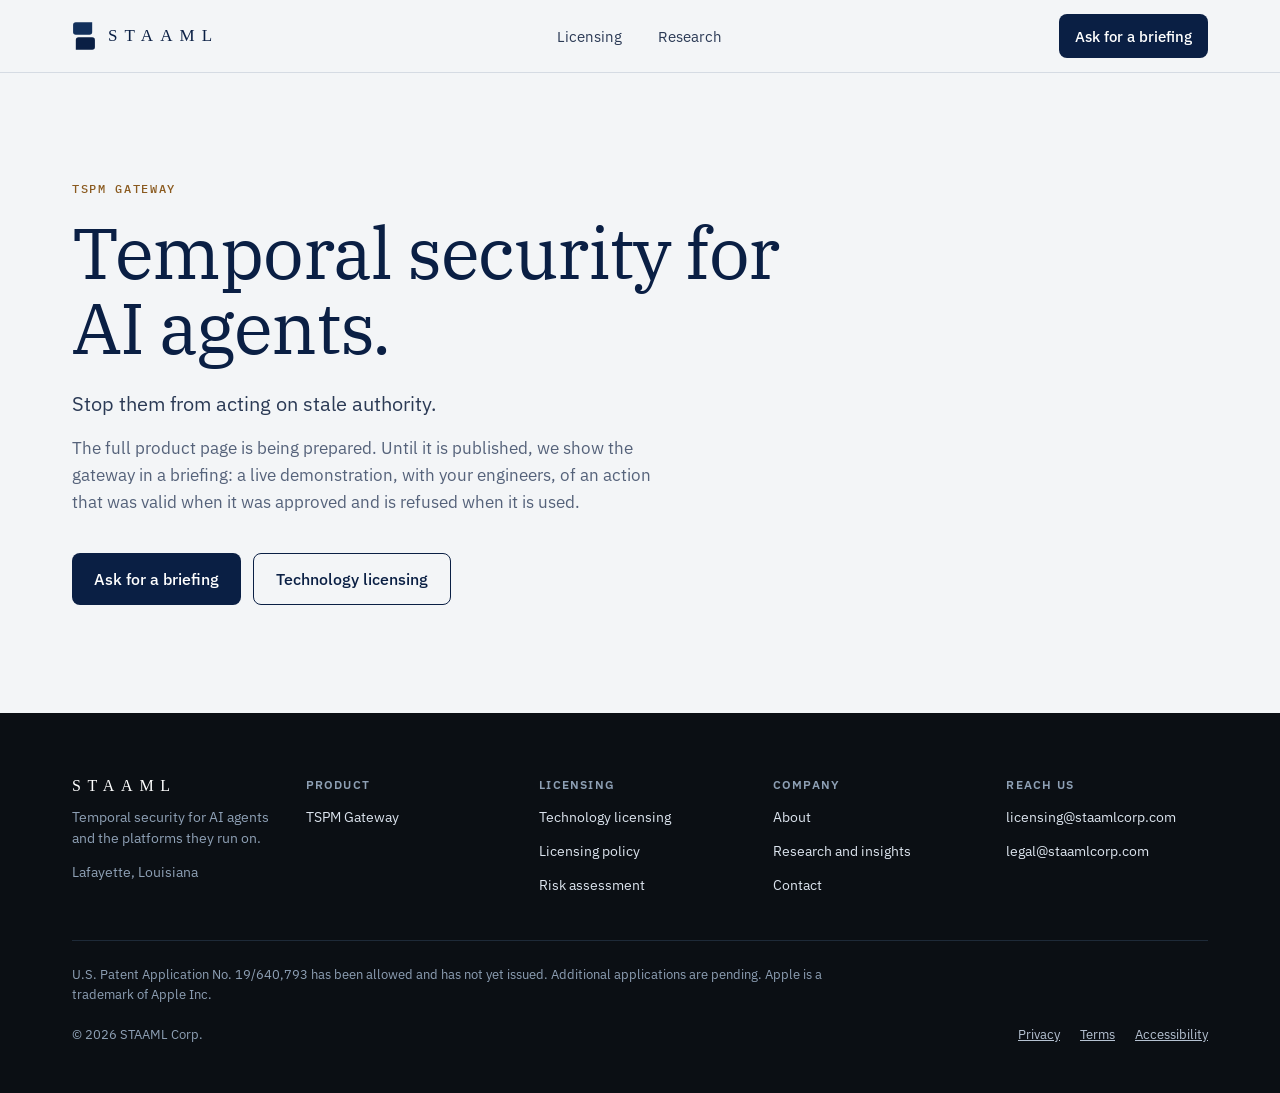
==== product.html @ 3f983c0e "Site revamp, first release: split landing (Product / Licensing), new Licensing page, product holding" ====
<!DOCTYPE html>
<html lang="en">
<head>
  <meta charset="UTF-8">
  <meta name="viewport" content="width=device-width, initial-scale=1.0">
  <title>TSPM Gateway: STAAML Corp</title>
  <meta name="description" content="TSPM Gateway: temporal security for AI agents. The full product page is being prepared; ask for a briefing and a live demonstration.">
  <meta http-equiv="X-Content-Type-Options" content="nosniff">
  <meta name="referrer" content="strict-origin-when-cross-origin">
  <link rel="canonical" href="https://staamlcorp.com/product.html">
  <link rel="preload" href="/fonts/ibm-plex-sans-latin-400-normal.woff2" as="font" type="font/woff2" crossorigin>
  <link rel="preload" href="/fonts/ibm-plex-serif-latin-400-normal.woff2" as="font" type="font/woff2" crossorigin>
  <link rel="stylesheet" href="/site-2026.css">
  <link rel="icon" type="image/svg+xml" href="/favicon.svg?v=3">
  <link rel="icon" type="image/png" sizes="32x32" href="/favicon-32.png?v=3">
  <link rel="icon" type="image/png" sizes="16x16" href="/favicon-16.png?v=3">
  <link rel="apple-touch-icon" sizes="180x180" href="/apple-touch-icon.png?v=3">
  <link rel="manifest" href="/site.webmanifest?v=3">
</head>
<body>
<div style="font-family: 'IBM Plex Sans', 'Helvetica Neue', Arial, sans-serif; color: #2B3A55; background: #F3F5F7; -webkit-font-smoothing: antialiased">
<header style="background: #F3F5F7; border-bottom: 1px solid #D5DBE3">
<div style="max-width: 1200px; margin: 0 auto; padding: 14px 32px; display: flex; flex-wrap: wrap; gap: 12px 32px; align-items: center; justify-content: space-between">
<a href="index.html" style="display: flex; align-items: center; gap: 12px; text-decoration: none; color: #0A1F44; min-height: 44px">
<svg viewBox="222 72 176 216" width="24" height="30" role="img" aria-label="STAAML mark"><g transform="translate(230, 80)"><path d="M 20,0 L 140,0 Q 140,0 140,20 L 140,70 Q 140,90 120,90 L 20,90 Q 0,90 0,70 L 0,20 Q 0,0 20,0 Z" fill="#12305C"></path><path d="M 20,110 L 120,110 Q 140,110 140,130 L 140,180 Q 140,200 120,200 L 0,200 Q 0,200 0,180 L 0,130 Q 0,110 20,110 Z" transform="translate(20, 0)" fill="#0A1F44"></path></g></svg>
<span style="font-family: Georgia, 'Times New Roman', serif; font-size: 17px; letter-spacing: 0.42em; color: #0A1F44">STAAML</span>
</a>
<nav aria-label="Primary" style="display: flex; flex-wrap: wrap; align-items: center; gap: 4px 12px"><a href="licensing.html" style="display: inline-flex; align-items: center; min-height: 44px; padding: 0 12px; text-decoration: none; font-size: 15px; color: #2B3A55">Licensing</a><a href="blog.html" style="display: inline-flex; align-items: center; min-height: 44px; padding: 0 12px; text-decoration: none; font-size: 15px; color: #2B3A55">Research</a></nav>
<div style="display: flex; align-items: center; gap: 12px"><a href="contact.html" style="display: inline-flex; align-items: center; min-height: 44px; padding: 0 16px; border-radius: 8px; background: #0A1F44; text-decoration: none; font-size: 15px; font-weight: 500; color: #FFFFFF">Ask for a briefing</a></div>
</div>
</header>
<main style="flex: 1 1 auto">
<section style="max-width: 1200px; margin: 0 auto; padding: clamp(72px, 12vh, 136px) 32px clamp(72px, 12vh, 136px)">
<p style="font-family: 'IBM Plex Mono', ui-monospace, Menlo, monospace; font-size: 12px; letter-spacing: 0.14em; text-transform: uppercase; color: #8A5A1F; font-weight: 500; margin: 0 0 20px">TSPM Gateway</p>
<h1 style="font-family: 'IBM Plex Serif', Georgia, serif; font-weight: 400; font-size: clamp(40px, 5.6vw, 72px); line-height: 1.04; letter-spacing: -0.02em; color: #0A1F44; margin: 0 0 24px; max-width: 18ch">Temporal security for AI agents.</h1>
<p style="font-size: 20px; line-height: 1.5; color: #2B3A55; margin: 0 0 16px; max-width: 46ch">Stop them from acting on stale authority.</p>
<p style="font-size: 17px; line-height: 1.6; color: #55627A; margin: 0 0 36px; max-width: 58ch">The full product page is being prepared. Until it is published, we show the gateway in a briefing: a live demonstration, with your engineers, of an action that was valid when it was approved and is refused when it is used.</p>
<div style="display: flex; flex-wrap: wrap; gap: 12px">
<a href="contact.html" style="display: inline-flex; align-items: center; min-height: 52px; padding: 0 22px; border-radius: 8px; background: #0A1F44; text-decoration: none; font-size: 16px; font-weight: 500; color: #FFFFFF">Ask for a briefing</a>
<a href="licensing.html" style="display: inline-flex; align-items: center; min-height: 52px; padding: 0 22px; border: 1px solid #0A1F44; border-radius: 8px; text-decoration: none; font-size: 16px; font-weight: 500; color: #0A1F44">Technology licensing</a>
</div>
</section>
</main>
<footer style="background: #0B0F14; color: #B6C2D2">
<div style="max-width: 1200px; margin: 0 auto; padding: 64px 32px 40px; display: flex; flex-direction: column; gap: 40px">
<div style="display: grid; grid-template-columns: repeat(auto-fit, minmax(min(180px, 100%), 1fr)); gap: 36px 32px">
<div style="display: flex; flex-direction: column; gap: 12px">
<span style="font-family: Georgia, 'Times New Roman', serif; font-size: 16px; letter-spacing: 0.42em; color: #FFFFFF">STAAML</span>
<span style="font-size: 14px; line-height: 1.55; color: #8EA0B5">Temporal security for AI agents and the platforms they run on.</span>
<span style="font-size: 14px; line-height: 1.55; color: #8EA0B5">Lafayette, Louisiana</span>
</div>
<nav aria-label="Product" style="display: flex; flex-direction: column; gap: 4px; font-size: 14px">
<span style="font-size: 12px; font-weight: 600; letter-spacing: 0.1em; text-transform: uppercase; color: #8EA0B5; padding-bottom: 6px">Product</span>
<a href="product.html" style="color: #DCE4EE; text-decoration: none; padding: 6px 0">TSPM Gateway</a>
</nav>
<nav aria-label="Licensing" style="display: flex; flex-direction: column; gap: 4px; font-size: 14px">
<span style="font-size: 12px; font-weight: 600; letter-spacing: 0.1em; text-transform: uppercase; color: #8EA0B5; padding-bottom: 6px">Licensing</span>
<a href="licensing.html" style="color: #DCE4EE; text-decoration: none; padding: 6px 0">Technology licensing</a>
<a href="licensing-policy.html" style="color: #DCE4EE; text-decoration: none; padding: 6px 0">Licensing policy</a>
<a href="assessment.html" style="color: #DCE4EE; text-decoration: none; padding: 6px 0">Risk assessment</a>
</nav>
<nav aria-label="Company" style="display: flex; flex-direction: column; gap: 4px; font-size: 14px">
<span style="font-size: 12px; font-weight: 600; letter-spacing: 0.1em; text-transform: uppercase; color: #8EA0B5; padding-bottom: 6px">Company</span>
<a href="about.html" style="color: #DCE4EE; text-decoration: none; padding: 6px 0">About</a>
<a href="blog.html" style="color: #DCE4EE; text-decoration: none; padding: 6px 0">Research and insights</a>
<a href="contact.html" style="color: #DCE4EE; text-decoration: none; padding: 6px 0">Contact</a>
</nav>
<div style="display: flex; flex-direction: column; gap: 4px; font-size: 14px">
<span style="font-size: 12px; font-weight: 600; letter-spacing: 0.1em; text-transform: uppercase; color: #8EA0B5; padding-bottom: 6px">Reach us</span>
<a href="mailto:licensing@staamlcorp.com" style="color: #DCE4EE; text-decoration: none; padding: 6px 0; overflow-wrap: anywhere">licensing@staamlcorp.com</a>
<a href="mailto:legal@staamlcorp.com" style="color: #DCE4EE; text-decoration: none; padding: 6px 0; overflow-wrap: anywhere">legal@staamlcorp.com</a>
</div>
</div>
<div style="border-top: 1px solid #1E2A38; padding-top: 24px; display: flex; flex-direction: column; gap: 12px; font-size: 13px; line-height: 1.55; color: #8EA0B5">
<p style="margin: 0; max-width: 100ch">U.S. Patent Application No. 19/640,793 has been allowed and has not yet issued. Additional applications are pending. Apple is a trademark of Apple Inc.</p>
<div style="display: flex; flex-wrap: wrap; gap: 8px 24px; align-items: center; justify-content: space-between">
<span>© 2026 STAAML Corp.</span>
<div style="display: flex; flex-wrap: wrap; gap: 4px 20px">
<a href="privacy.html" style="color: #B6C2D2; padding: 8px 0">Privacy</a>
<a href="terms.html" style="color: #B6C2D2; padding: 8px 0">Terms</a>
<a href="accessibility.html" style="color: #B6C2D2; padding: 8px 0">Accessibility</a>
</div>
</div>
</div>
</div>
</footer>
</div>
<script src="cookie-consent.js" defer></script>
</body>
</html>
---- site-2026.css ----
/* STAAML 2026 pages (landing, licensing, product). The older pages use styles.css. */
@font-face{font-family:'IBM Plex Sans';font-style:normal;font-weight:400;font-display:swap;src:url(/fonts/ibm-plex-sans-latin-400-normal.woff2) format('woff2')}
@font-face{font-family:'IBM Plex Sans';font-style:normal;font-weight:500;font-display:swap;src:url(/fonts/ibm-plex-sans-latin-500-normal.woff2) format('woff2')}
@font-face{font-family:'IBM Plex Sans';font-style:normal;font-weight:600;font-display:swap;src:url(/fonts/ibm-plex-sans-latin-600-normal.woff2) format('woff2')}
@font-face{font-family:'IBM Plex Serif';font-style:normal;font-weight:400;font-display:swap;src:url(/fonts/ibm-plex-serif-latin-400-normal.woff2) format('woff2')}
@font-face{font-family:'IBM Plex Serif';font-style:normal;font-weight:500;font-display:swap;src:url(/fonts/ibm-plex-serif-latin-500-normal.woff2) format('woff2')}
@font-face{font-family:'IBM Plex Mono';font-style:normal;font-weight:400;font-display:swap;src:url(/fonts/ibm-plex-mono-latin-400-normal.woff2) format('woff2')}
@font-face{font-family:'IBM Plex Mono';font-style:normal;font-weight:500;font-display:swap;src:url(/fonts/ibm-plex-mono-latin-500-normal.woff2) format('woff2')}
*,*::before,*::after{box-sizing:border-box}
html{-webkit-text-size-adjust:100%}
body{margin:0;background:#F3F5F7}
a{color:#0A1F44}
a:hover{color:#8A5A1F}
a:focus-visible,button:focus-visible{outline:3px solid #8A5A1F;outline-offset:3px;border-radius:4px}
img,svg{max-width:100%}
@media (prefers-reduced-motion:reduce){*{scroll-behavior:auto!important;transition:none!important;animation:none!important}}
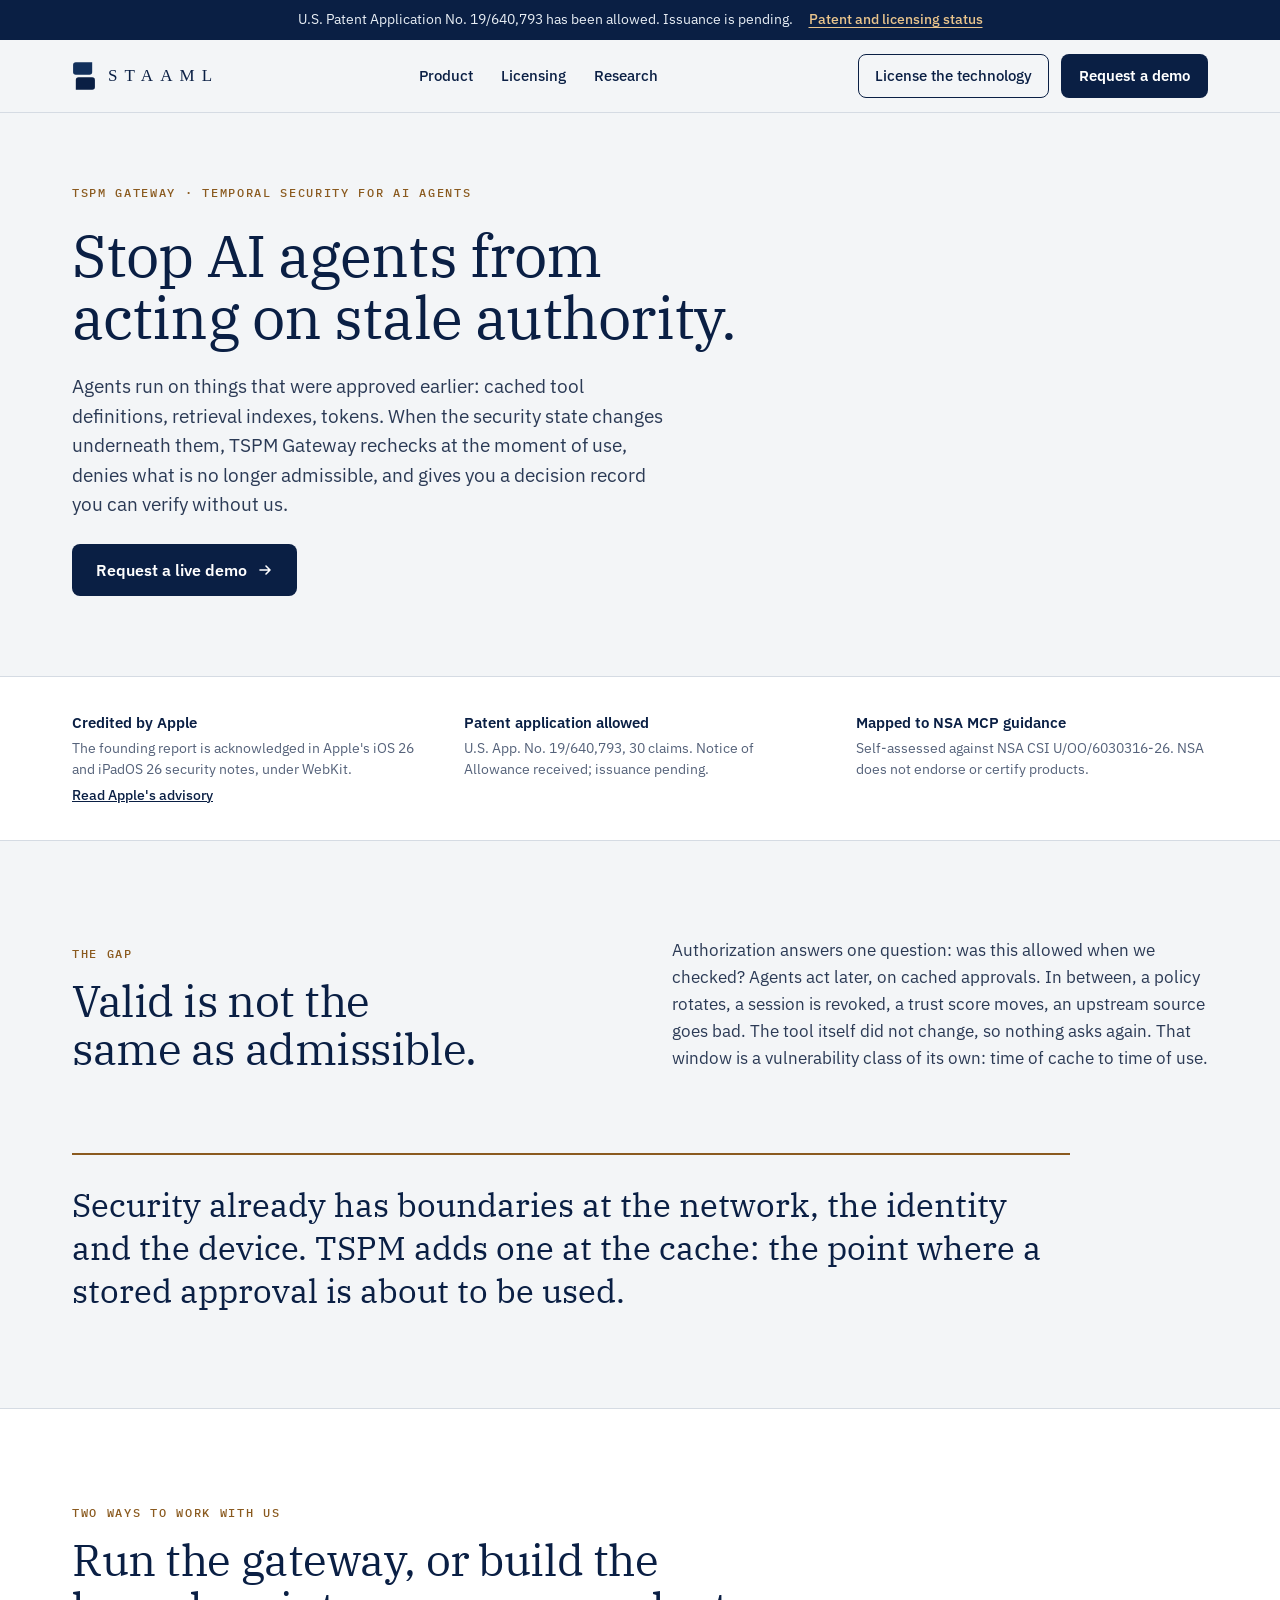
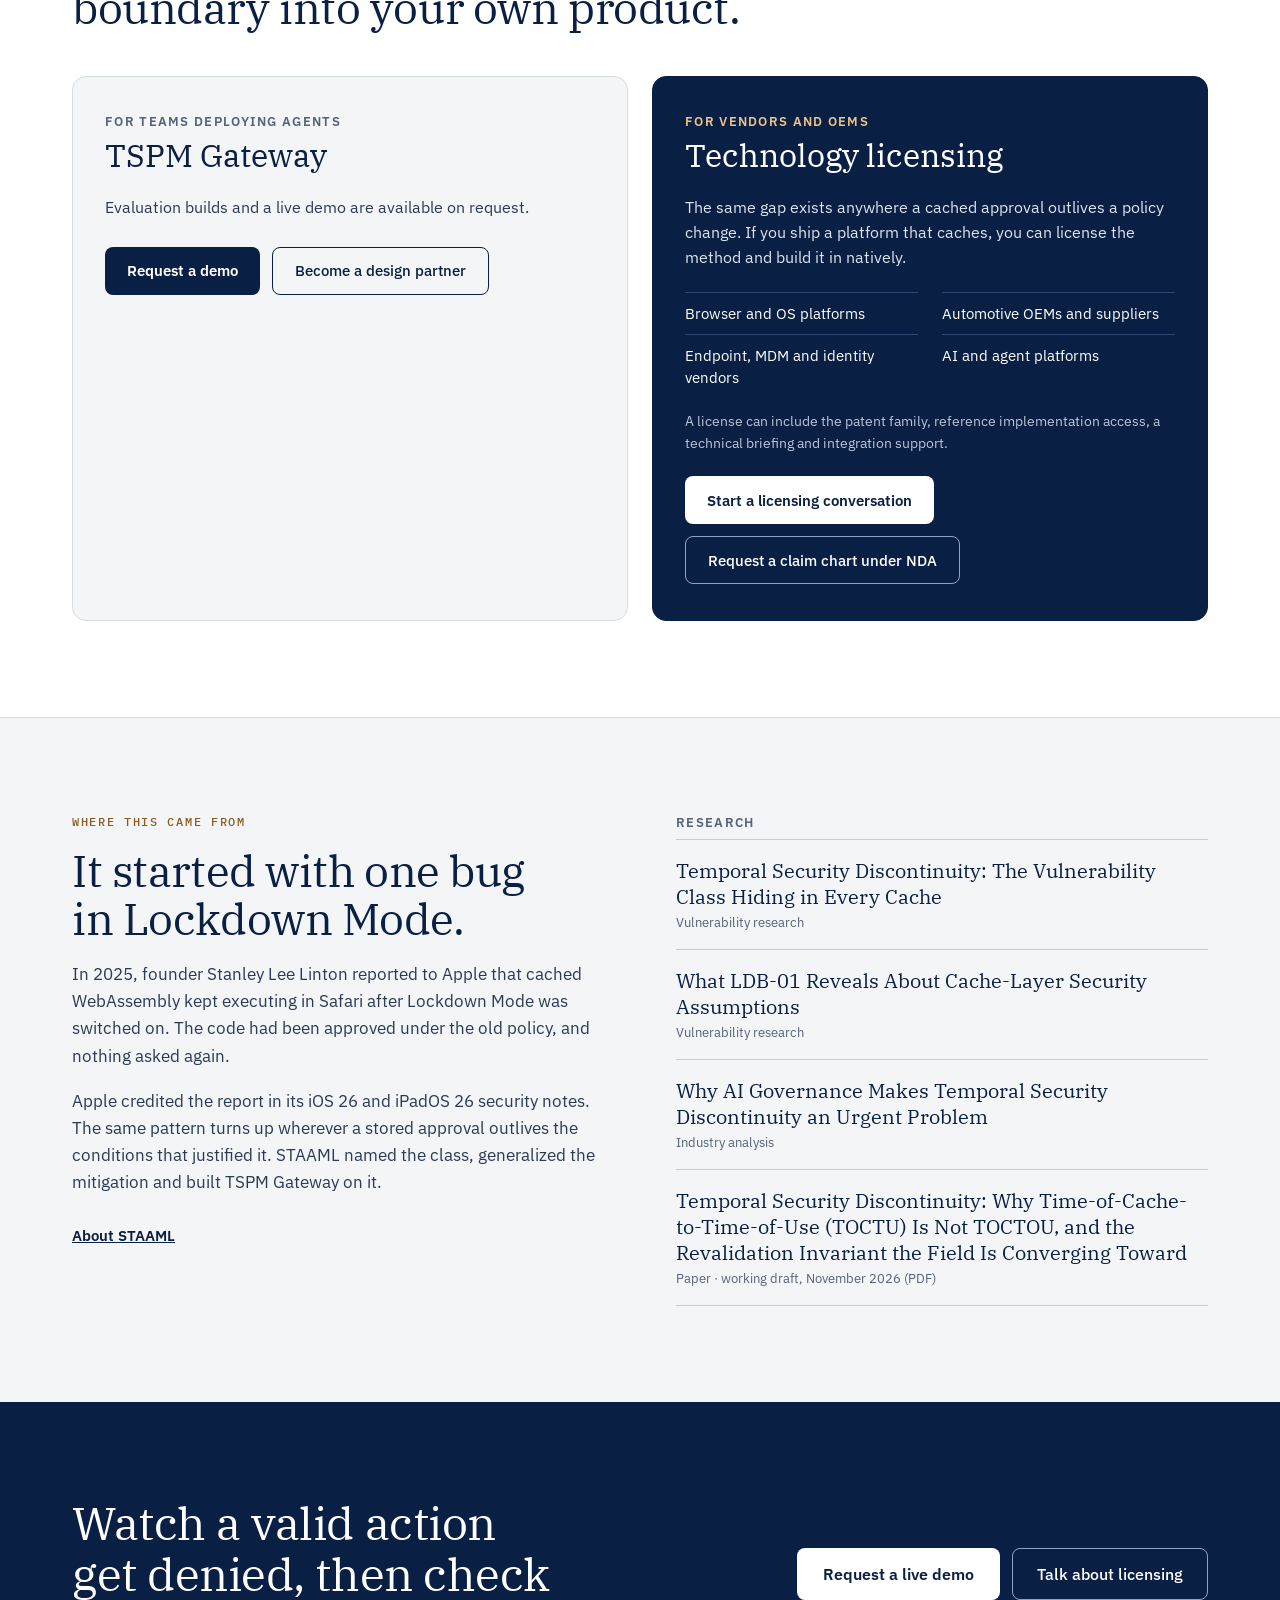
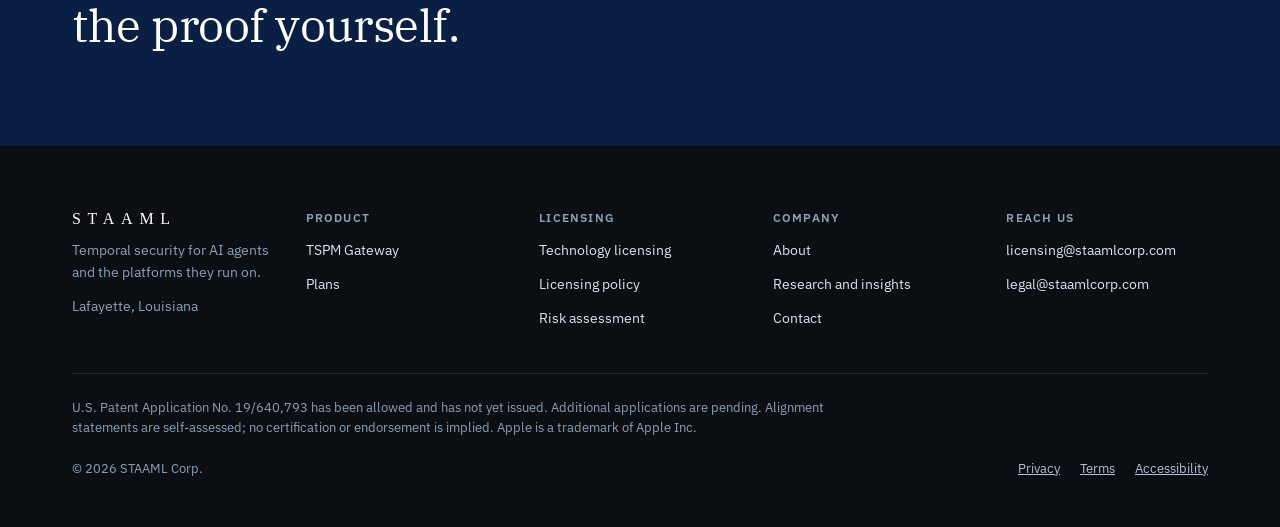
==== commit 6ec20758: "Product page: publish the sections that are already public, in place of the holding page The product" ====
--- a/product.html
+++ b/product.html
@@ -3,8 +3,8 @@
 <head>
   <meta charset="UTF-8">
   <meta name="viewport" content="width=device-width, initial-scale=1.0">
-  <title>TSPM Gateway: STAAML Corp</title>
-  <meta name="description" content="TSPM Gateway: temporal security for AI agents. The full product page is being prepared; ask for a briefing and a live demonstration.">
+  <title>TSPM Gateway: temporal security for AI agents | STAAML Corp</title>
+  <meta name="description" content="Stop AI agents from acting on stale authority. TSPM Gateway rechecks cached approvals at the moment of use. Ask for a live demo.">
   <meta http-equiv="X-Content-Type-Options" content="nosniff">
   <meta name="referrer" content="strict-origin-when-cross-origin">
   <link rel="canonical" href="https://staamlcorp.com/product.html">
@@ -19,28 +19,182 @@
 </head>
 <body>
 <div style="font-family: 'IBM Plex Sans', 'Helvetica Neue', Arial, sans-serif; color: #2B3A55; background: #F3F5F7; -webkit-font-smoothing: antialiased">
+
+<div style="background: #0A1F44; color: #E8EEF5">
+<div style="max-width: 1200px; margin: 0 auto; padding: 10px 32px; display: flex; flex-wrap: wrap; gap: 8px 16px; align-items: center; justify-content: center; font-size: 14px; line-height: 1.4">
+<span>U.S. Patent Application No. 19/640,793 has been allowed. Issuance is pending.</span>
+<a href="licensing.html" style="color: #E9C48C; font-weight: 500; text-decoration: underline; text-underline-offset: 3px">Patent and licensing status</a>
+</div>
+</div>
+
 <header style="background: #F3F5F7; border-bottom: 1px solid #D5DBE3">
 <div style="max-width: 1200px; margin: 0 auto; padding: 14px 32px; display: flex; flex-wrap: wrap; gap: 12px 32px; align-items: center; justify-content: space-between">
 <a href="index.html" style="display: flex; align-items: center; gap: 12px; text-decoration: none; color: #0A1F44; min-height: 44px">
 <svg viewBox="222 72 176 216" width="24" height="30" role="img" aria-label="STAAML mark"><g transform="translate(230, 80)"><path d="M 20,0 L 140,0 Q 140,0 140,20 L 140,70 Q 140,90 120,90 L 20,90 Q 0,90 0,70 L 0,20 Q 0,0 20,0 Z" fill="#12305C"></path><path d="M 20,110 L 120,110 Q 140,110 140,130 L 140,180 Q 140,200 120,200 L 0,200 Q 0,200 0,180 L 0,130 Q 0,110 20,110 Z" transform="translate(20, 0)" fill="#0A1F44"></path></g></svg>
 <span style="font-family: Georgia, 'Times New Roman', serif; font-size: 17px; letter-spacing: 0.42em; color: #0A1F44">STAAML</span>
 </a>
-<nav aria-label="Primary" style="display: flex; flex-wrap: wrap; align-items: center; gap: 4px 12px"><a href="licensing.html" style="display: inline-flex; align-items: center; min-height: 44px; padding: 0 12px; text-decoration: none; font-size: 15px; color: #2B3A55">Licensing</a><a href="blog.html" style="display: inline-flex; align-items: center; min-height: 44px; padding: 0 12px; text-decoration: none; font-size: 15px; color: #2B3A55">Research</a></nav>
-<div style="display: flex; align-items: center; gap: 12px"><a href="contact.html" style="display: inline-flex; align-items: center; min-height: 44px; padding: 0 16px; border-radius: 8px; background: #0A1F44; text-decoration: none; font-size: 15px; font-weight: 500; color: #FFFFFF">Ask for a briefing</a></div>
+<nav aria-label="Primary" style="display: flex; flex-wrap: wrap; gap: 4px 28px; align-items: center; font-size: 15px; font-weight: 500">
+<a href="#product" style="text-decoration: none; padding: 12px 0">Product</a>
+<a href="licensing.html" style="text-decoration: none; padding: 12px 0">Licensing</a>
+<a href="#research" style="text-decoration: none; padding: 12px 0">Research</a>
+</nav>
+<div style="display: flex; flex-wrap: wrap; gap: 12px; align-items: center">
+<a href="licensing.html" style="display: inline-flex; align-items: center; min-height: 44px; padding: 0 16px; border: 1px solid #0A1F44; border-radius: 8px; text-decoration: none; font-size: 15px; font-weight: 500; color: #0A1F44">License the technology</a>
+<a href="contact.html" style="display: inline-flex; align-items: center; min-height: 44px; padding: 0 18px; background: #0A1F44; border-radius: 8px; text-decoration: none; font-size: 15px; font-weight: 600; color: #FFFFFF">Request a demo</a>
+</div>
 </div>
 </header>
-<main style="flex: 1 1 auto">
-<section style="max-width: 1200px; margin: 0 auto; padding: clamp(72px, 12vh, 136px) 32px clamp(72px, 12vh, 136px)">
-<p style="font-family: 'IBM Plex Mono', ui-monospace, Menlo, monospace; font-size: 12px; letter-spacing: 0.14em; text-transform: uppercase; color: #8A5A1F; font-weight: 500; margin: 0 0 20px">TSPM Gateway</p>
-<h1 style="font-family: 'IBM Plex Serif', Georgia, serif; font-weight: 400; font-size: clamp(40px, 5.6vw, 72px); line-height: 1.04; letter-spacing: -0.02em; color: #0A1F44; margin: 0 0 24px; max-width: 18ch">Temporal security for AI agents.</h1>
-<p style="font-size: 20px; line-height: 1.5; color: #2B3A55; margin: 0 0 16px; max-width: 46ch">Stop them from acting on stale authority.</p>
-<p style="font-size: 17px; line-height: 1.6; color: #55627A; margin: 0 0 36px; max-width: 58ch">The full product page is being prepared. Until it is published, we show the gateway in a briefing: a live demonstration, with your engineers, of an action that was valid when it was approved and is refused when it is used.</p>
+
+<section id="product" style="background: #F3F5F7">
+<div style="max-width: 1200px; margin: 0 auto; padding: 72px 32px 80px; display: flex; flex-wrap: wrap; gap: 48px 56px; align-items: center">
+<div style="flex: 1 1 460px; min-width: 0; display: flex; flex-direction: column; gap: 24px">
+<div style="font-family: 'IBM Plex Mono', ui-monospace, Menlo, monospace; font-size: 12px; letter-spacing: 0.14em; text-transform: uppercase; color: #8A5A1F; font-weight: 500">TSPM Gateway · Temporal security for AI agents</div>
+<h1 style="font-family: 'IBM Plex Serif', Georgia, serif; font-weight: 400; font-size: clamp(38px, 4.6vw, 64px); line-height: 1.06; letter-spacing: -0.015em; color: #0A1F44; margin: 0; text-wrap: balance">Stop AI agents from acting on stale authority.</h1>
+<p style="font-size: 19px; line-height: 1.55; color: #2B3A55; margin: 0; max-width: 54ch">Agents run on things that were approved earlier: cached tool definitions, retrieval indexes, tokens. When the security state changes underneath them, TSPM Gateway rechecks at the moment of use, denies what is no longer admissible, and gives you a decision record you can verify without us.</p>
+<div style="display: flex; flex-wrap: wrap; gap: 12px; align-items: center">
+<a href="contact.html" style="display: inline-flex; align-items: center; gap: 10px; min-height: 52px; padding: 0 24px; background: #0A1F44; border-radius: 8px; text-decoration: none; font-size: 16px; font-weight: 600; color: #FFFFFF">Request a live demo
+<svg viewBox="0 0 16 16" width="16" height="16" fill="none" stroke="currentColor" stroke-width="1.6" stroke-linecap="round" stroke-linejoin="round" aria-hidden="true"><path d="M3 8h10M9 4l4 4-4 4"></path></svg>
+</a>
+
+</div>
+
+</div>
+</div>
+</section>
+
+<section style="background: #FFFFFF; border-top: 1px solid #D5DBE3; border-bottom: 1px solid #D5DBE3">
+<div style="max-width: 1200px; margin: 0 auto; padding: 36px 32px; display: grid; grid-template-columns: repeat(auto-fit, minmax(min(240px, 100%), 1fr)); gap: 28px 40px">
+<div style="display: flex; flex-direction: column; gap: 6px">
+<span style="font-size: 15px; font-weight: 600; color: #0A1F44">Credited by Apple</span>
+<span style="font-size: 14px; line-height: 1.5; color: #55627A">The founding report is acknowledged in Apple's iOS 26 and iPadOS 26 security notes, under WebKit.</span>
+<a href="https://support.apple.com/en-us/125108" style="font-size: 14px; font-weight: 500">Read Apple's advisory</a>
+</div>
+<div style="display: flex; flex-direction: column; gap: 6px">
+<span style="font-size: 15px; font-weight: 600; color: #0A1F44">Patent application allowed</span>
+<span style="font-size: 14px; line-height: 1.5; color: #55627A">U.S. App. No. 19/640,793, 30 claims. Notice of Allowance received; issuance pending.</span>
+</div>
+
+<div style="display: flex; flex-direction: column; gap: 6px">
+<span style="font-size: 15px; font-weight: 600; color: #0A1F44">Mapped to NSA MCP guidance</span>
+<span style="font-size: 14px; line-height: 1.5; color: #55627A">Self-assessed against NSA CSI U/OO/6030316-26. NSA does not endorse or certify products.</span>
+</div>
+</div>
+</section>
+
+<section style="background: #F3F5F7">
+<div style="max-width: 1200px; margin: 0 auto; padding: 96px 32px 40px; display: flex; flex-direction: column; gap: 40px">
+<div style="display: flex; flex-wrap: wrap; gap: 24px 64px; align-items: flex-end">
+<div style="flex: 1 1 420px; min-width: 0; display: flex; flex-direction: column; gap: 16px">
+<div style="font-family: 'IBM Plex Mono', ui-monospace, Menlo, monospace; font-size: 12px; letter-spacing: 0.14em; text-transform: uppercase; color: #8A5A1F; font-weight: 500">The gap</div>
+<h2 style="font-family: 'IBM Plex Serif', Georgia, serif; font-weight: 400; font-size: clamp(30px, 3.4vw, 46px); line-height: 1.1; letter-spacing: -0.01em; color: #0A1F44; margin: 0; text-wrap: balance">Valid is not the same as admissible.</h2>
+</div>
+<p style="flex: 1 1 420px; min-width: 0; font-size: 17px; line-height: 1.6; color: #2B3A55; margin: 0">Authorization answers one question: was this allowed when we checked? Agents act later, on cached approvals. In between, a policy rotates, a session is revoked, a trust score moves, an upstream source goes bad. The tool itself did not change, so nothing asks again. That window is a vulnerability class of its own: time of cache to time of use.</p>
+</div>
+
+
+
+</div>
+
+<div style="max-width: 1200px; margin: 0 auto; padding: 40px 32px 96px">
+<p style="font-family: 'IBM Plex Serif', Georgia, serif; font-weight: 400; font-size: clamp(24px, 2.6vw, 34px); line-height: 1.3; color: #0A1F44; margin: 0; max-width: 30em; border-top: 2px solid #8A5A1F; padding-top: 28px; text-wrap: pretty">Security already has boundaries at the network, the identity and the device. TSPM adds one at the cache: the point where a stored approval is about to be used.</p>
+</div>
+</section>
+
+
+
+
+
+
+
+
+
+
+
+<section id="licensing" style="background: #FFFFFF; border-top: 1px solid #D5DBE3">
+<div style="max-width: 1200px; margin: 0 auto; padding: 96px 32px; display: flex; flex-direction: column; gap: 44px">
+<div style="display: flex; flex-direction: column; gap: 16px; max-width: 760px">
+<div style="font-family: 'IBM Plex Mono', ui-monospace, Menlo, monospace; font-size: 12px; letter-spacing: 0.14em; text-transform: uppercase; color: #8A5A1F; font-weight: 500">Two ways to work with us</div>
+<h2 style="font-family: 'IBM Plex Serif', Georgia, serif; font-weight: 400; font-size: clamp(30px, 3.4vw, 46px); line-height: 1.1; letter-spacing: -0.01em; color: #0A1F44; margin: 0; text-wrap: balance">Run the gateway, or build the boundary into your own product.</h2>
+</div>
+<div style="display: grid; grid-template-columns: repeat(auto-fit, minmax(min(440px, 100%), 1fr)); gap: 24px">
+
+<div style="border: 1px solid #D5DBE3; border-radius: 14px; padding: 36px 32px; display: flex; flex-direction: column; gap: 22px; background: #F3F5F7">
+<div style="display: flex; flex-direction: column; gap: 8px">
+<span style="font-size: 13px; font-weight: 600; letter-spacing: 0.1em; text-transform: uppercase; color: #55627A">For teams deploying agents</span>
+<h3 style="font-family: 'IBM Plex Serif', Georgia, serif; font-weight: 400; font-size: 32px; line-height: 1.1; color: #0A1F44; margin: 0">TSPM Gateway</h3>
+</div>
+<p style="font-size: 16px; line-height: 1.6; color: #2B3A55; margin: 0">Evaluation builds and a live demo are available on request.</p>
+
+<div style="margin-top: 4px; display: flex; flex-wrap: wrap; gap: 12px">
+<a href="contact.html" style="display: inline-flex; align-items: center; min-height: 48px; padding: 0 22px; background: #0A1F44; border-radius: 8px; text-decoration: none; font-size: 15px; font-weight: 600; color: #FFFFFF">Request a demo</a>
+<a href="contact.html" style="display: inline-flex; align-items: center; min-height: 48px; padding: 0 22px; border: 1px solid #0A1F44; border-radius: 8px; text-decoration: none; font-size: 15px; font-weight: 500; color: #0A1F44">Become a design partner</a>
+</div>
+</div>
+
+<div style="border: 1px solid #0A1F44; border-radius: 14px; padding: 36px 32px; display: flex; flex-direction: column; gap: 22px; background: #0A1F44; color: #E8EEF5">
+<div style="display: flex; flex-direction: column; gap: 8px">
+<span style="font-size: 13px; font-weight: 600; letter-spacing: 0.1em; text-transform: uppercase; color: #E9C48C">For vendors and OEMs</span>
+<h3 style="font-family: 'IBM Plex Serif', Georgia, serif; font-weight: 400; font-size: 32px; line-height: 1.1; color: #FFFFFF; margin: 0">Technology licensing</h3>
+</div>
+<p style="font-size: 16px; line-height: 1.55; color: #DCE4EE; margin: 0">The same gap exists anywhere a cached approval outlives a policy change. If you ship a platform that caches, you can license the method and build it in natively.</p>
+<ul style="list-style: none; margin: 0; padding: 0; display: grid; grid-template-columns: repeat(auto-fit, minmax(min(180px, 100%), 1fr)); gap: 10px 24px; font-size: 15px; line-height: 1.45; color: #FFFFFF">
+<li style="border-top: 1px solid #2E4670; padding-top: 10px">Browser and OS platforms</li>
+<li style="border-top: 1px solid #2E4670; padding-top: 10px">Automotive OEMs and suppliers</li>
+<li style="border-top: 1px solid #2E4670; padding-top: 10px">Endpoint, MDM and identity vendors</li>
+<li style="border-top: 1px solid #2E4670; padding-top: 10px">AI and agent platforms</li>
+</ul>
+<p style="font-size: 14px; line-height: 1.55; color: #B9C6D8; margin: 0">A license can include the patent family, reference implementation access, a technical briefing and integration support.</p>
+<div style="margin-top: auto; display: flex; flex-wrap: wrap; gap: 12px">
+<a href="mailto:licensing@staamlcorp.com" style="display: inline-flex; align-items: center; min-height: 48px; padding: 0 22px; background: #FFFFFF; border-radius: 8px; text-decoration: none; font-size: 15px; font-weight: 600; color: #0A1F44">Start a licensing conversation</a>
+<a href="licensing.html" style="display: inline-flex; align-items: center; min-height: 48px; padding: 0 22px; border: 1px solid #8FA3C2; border-radius: 8px; text-decoration: none; font-size: 15px; font-weight: 500; color: #FFFFFF">Request a claim chart under NDA</a>
+</div>
+</div>
+
+</div>
+</div>
+</section>
+
+<section id="research" style="background: #F3F5F7; border-top: 1px solid #D5DBE3">
+<div style="max-width: 1200px; margin: 0 auto; padding: 96px 32px; display: flex; flex-wrap: wrap; gap: 48px 72px">
+<div style="flex: 1 1 440px; min-width: 0; display: flex; flex-direction: column; gap: 18px">
+<div style="font-family: 'IBM Plex Mono', ui-monospace, Menlo, monospace; font-size: 12px; letter-spacing: 0.14em; text-transform: uppercase; color: #8A5A1F; font-weight: 500">Where this came from</div>
+<h2 style="font-family: 'IBM Plex Serif', Georgia, serif; font-weight: 400; font-size: clamp(30px, 3.4vw, 46px); line-height: 1.1; letter-spacing: -0.01em; color: #0A1F44; margin: 0; text-wrap: balance">It started with one bug in Lockdown Mode.</h2>
+<p style="font-size: 17px; line-height: 1.6; color: #2B3A55; margin: 0">In 2025, founder Stanley Lee Linton reported to Apple that cached WebAssembly kept executing in Safari after Lockdown Mode was switched on. The code had been approved under the old policy, and nothing asked again.</p>
+<p style="font-size: 17px; line-height: 1.6; color: #2B3A55; margin: 0">Apple credited the report in its iOS 26 and iPadOS 26 security notes. The same pattern turns up wherever a stored approval outlives the conditions that justified it. STAAML named the class, generalized the mitigation and built TSPM Gateway on it.</p>
+<a href="about.html" style="font-size: 15px; font-weight: 600; padding: 12px 0; align-self: flex-start">About STAAML</a>
+</div>
+<div style="flex: 1 1 440px; min-width: 0; display: flex; flex-direction: column; gap: 0">
+<h3 style="font-size: 13px; font-weight: 600; letter-spacing: 0.1em; text-transform: uppercase; color: #55627A; margin: 0 0 8px">Research</h3>
+<a href="blog-temporal-discontinuity.html" style="display: flex; flex-direction: column; gap: 4px; padding: 18px 0; border-top: 1px solid #C3CBD6; text-decoration: none">
+<span style="font-family: 'IBM Plex Serif', Georgia, serif; font-size: 20px; line-height: 1.3; color: #0A1F44">Temporal Security Discontinuity: The Vulnerability Class Hiding in Every Cache</span>
+<span style="font-size: 13px; color: #55627A">Vulnerability research</span>
+</a>
+<a href="blog-ldb01-three-years.html" style="display: flex; flex-direction: column; gap: 4px; padding: 18px 0; border-top: 1px solid #C3CBD6; text-decoration: none">
+<span style="font-family: 'IBM Plex Serif', Georgia, serif; font-size: 20px; line-height: 1.3; color: #0A1F44">What LDB-01 Reveals About Cache-Layer Security Assumptions</span>
+<span style="font-size: 13px; color: #55627A">Vulnerability research</span>
+</a>
+<a href="blog-ai-governance.html" style="display: flex; flex-direction: column; gap: 4px; padding: 18px 0; border-top: 1px solid #C3CBD6; text-decoration: none">
+<span style="font-family: 'IBM Plex Serif', Georgia, serif; font-size: 20px; line-height: 1.3; color: #0A1F44">Why AI Governance Makes Temporal Security Discontinuity an Urgent Problem</span>
+<span style="font-size: 13px; color: #55627A">Industry analysis</span>
+</a>
+<a href="papers/toctu-vs-toctou.pdf" style="display: flex; flex-direction: column; gap: 4px; padding: 18px 0; border-top: 1px solid #C3CBD6; border-bottom: 1px solid #C3CBD6; text-decoration: none">
+<span style="font-family: 'IBM Plex Serif', Georgia, serif; font-size: 20px; line-height: 1.3; color: #0A1F44">Temporal Security Discontinuity: Why Time-of-Cache-to-Time-of-Use (TOCTU) Is Not TOCTOU, and the Revalidation Invariant the Field Is Converging Toward</span>
+<span style="font-size: 13px; color: #55627A">Paper · working draft, November 2026 (PDF)</span>
+</a>
+</div>
+</div>
+</section>
+
+<section style="background: #0A1F44; color: #FFFFFF">
+<div style="max-width: 1200px; margin: 0 auto; padding: 96px 32px; display: flex; flex-wrap: wrap; gap: 32px 64px; align-items: center; justify-content: space-between">
+<h2 style="flex: 1 1 520px; min-width: 0; font-family: 'IBM Plex Serif', Georgia, serif; font-weight: 400; font-size: clamp(30px, 3.6vw, 50px); line-height: 1.1; letter-spacing: -0.01em; color: #FFFFFF; margin: 0; text-wrap: balance">Watch a valid action get denied, then check the proof yourself.</h2>
 <div style="display: flex; flex-wrap: wrap; gap: 12px">
-<a href="contact.html" style="display: inline-flex; align-items: center; min-height: 52px; padding: 0 22px; border-radius: 8px; background: #0A1F44; text-decoration: none; font-size: 16px; font-weight: 500; color: #FFFFFF">Ask for a briefing</a>
-<a href="licensing.html" style="display: inline-flex; align-items: center; min-height: 52px; padding: 0 22px; border: 1px solid #0A1F44; border-radius: 8px; text-decoration: none; font-size: 16px; font-weight: 500; color: #0A1F44">Technology licensing</a>
-</div>
-</section>
-</main>
+<a href="contact.html" style="display: inline-flex; align-items: center; min-height: 52px; padding: 0 26px; background: #FFFFFF; border-radius: 8px; text-decoration: none; font-size: 16px; font-weight: 600; color: #0A1F44">Request a live demo</a>
+<a href="mailto:licensing@staamlcorp.com" style="display: inline-flex; align-items: center; min-height: 52px; padding: 0 24px; border: 1px solid #8FA3C2; border-radius: 8px; text-decoration: none; font-size: 16px; font-weight: 500; color: #FFFFFF">Talk about licensing</a>
+</div>
+</div>
+</section>
+
 <footer style="background: #0B0F14; color: #B6C2D2">
 <div style="max-width: 1200px; margin: 0 auto; padding: 64px 32px 40px; display: flex; flex-direction: column; gap: 40px">
 <div style="display: grid; grid-template-columns: repeat(auto-fit, minmax(min(180px, 100%), 1fr)); gap: 36px 32px">
@@ -51,7 +205,8 @@
 </div>
 <nav aria-label="Product" style="display: flex; flex-direction: column; gap: 4px; font-size: 14px">
 <span style="font-size: 12px; font-weight: 600; letter-spacing: 0.1em; text-transform: uppercase; color: #8EA0B5; padding-bottom: 6px">Product</span>
-<a href="product.html" style="color: #DCE4EE; text-decoration: none; padding: 6px 0">TSPM Gateway</a>
+<a href="#product" style="color: #DCE4EE; text-decoration: none; padding: 6px 0">TSPM Gateway</a>
+<a href="#licensing" style="color: #DCE4EE; text-decoration: none; padding: 6px 0">Plans</a>
 </nav>
 <nav aria-label="Licensing" style="display: flex; flex-direction: column; gap: 4px; font-size: 14px">
 <span style="font-size: 12px; font-weight: 600; letter-spacing: 0.1em; text-transform: uppercase; color: #8EA0B5; padding-bottom: 6px">Licensing</span>
@@ -72,7 +227,7 @@
 </div>
 </div>
 <div style="border-top: 1px solid #1E2A38; padding-top: 24px; display: flex; flex-direction: column; gap: 12px; font-size: 13px; line-height: 1.55; color: #8EA0B5">
-<p style="margin: 0; max-width: 100ch">U.S. Patent Application No. 19/640,793 has been allowed and has not yet issued. Additional applications are pending. Apple is a trademark of Apple Inc.</p>
+<p style="margin: 0; max-width: 100ch">U.S. Patent Application No. 19/640,793 has been allowed and has not yet issued. Additional applications are pending. Alignment statements are self-assessed; no certification or endorsement is implied. Apple is a trademark of Apple Inc.</p>
 <div style="display: flex; flex-wrap: wrap; gap: 8px 24px; align-items: center; justify-content: space-between">
 <span>© 2026 STAAML Corp.</span>
 <div style="display: flex; flex-wrap: wrap; gap: 4px 20px">
@@ -84,6 +239,7 @@
 </div>
 </div>
 </footer>
+
 </div>
 <script src="cookie-consent.js" defer></script>
 </body>
